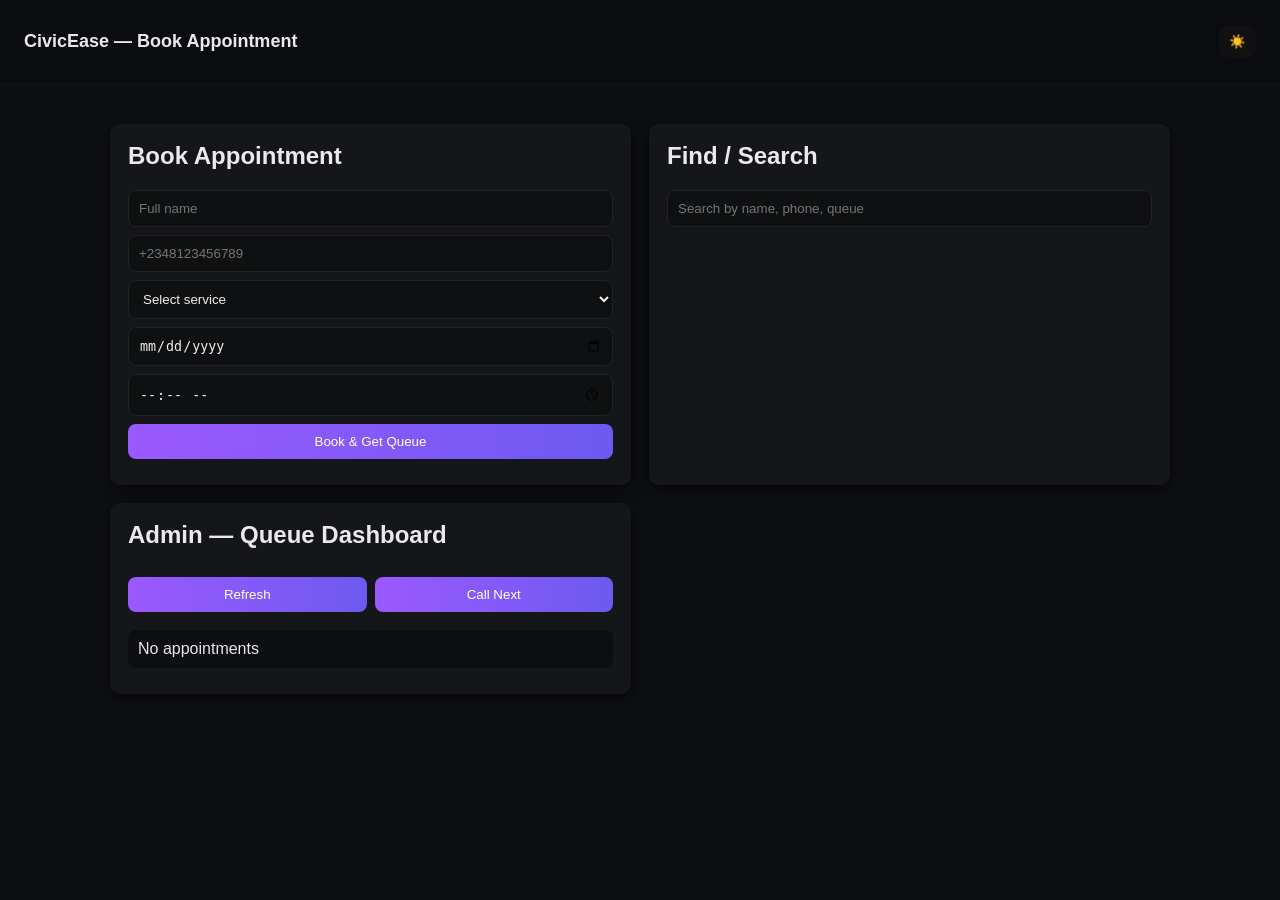
==== index.html @ 46c37c02 "Add files via upload" ====
<!DOCTYPE html>
<html lang="en">
<head>
  <meta charset="utf-8" />
  <meta name="viewport" content="width=device-width,initial-scale=1" />
  <title>CivicEase — Queue & Appointment</title>
  <link rel="stylesheet" href="style.css" />
</head>
<body class="dark">
  <header>
    <h1>CivicEase — Book Appointment</h1>
    <div class="header-actions">
      <button id="themeToggle">☀️</button>
    </div>
  </header>

  <main>
    <section class="card" id="bookingCard">
      <h2>Book Appointment</h2>
      <form id="bookingForm">
        <input id="name" placeholder="Full name" required />
        <input id="phone" placeholder="+2348123456789" required />
        <select id="service" required>
          <option value="">Select service</option>
          <option value="NIN Enrollment">NIN Enrollment</option>
          <option value="Passport">Passport</option>
          <option value="Driver's License">Driver's License</option>
          <option value="Hospital OPD">Hospital OPD</option>
          <option value="Local Govt. Certificate">Local Govt. Certificate</option>
        </select>
        <input id="date" type="date" required />
        <input id="time" type="time" required />
        <button type="submit">Book & Get Queue</button>
      </form>

      <div id="result" class="hidden"></div>
    </section>

    <section class="card" id="searchCard">
      <h2>Find / Search</h2>
      <input id="search" placeholder="Search by name, phone, queue" />
      <ul id="resultsList"></ul>
    </section>

    <section class="card" id="adminCard">
      <h2>Admin — Queue Dashboard</h2>
      <div class="admin-controls">
        <button id="refreshQueue">Refresh</button>
        <button id="callNext">Call Next</button>
      </div>
      <ul id="queueList"></ul>
    </section>
  </main>

  <script src="app.js"></script>
</body>
</html>
---- style.css ----
:root{
  --bg:#0e0f12;
  --card:#15161a;
  --accent:#9b59ff;
  --muted:#bdbdbd;
  --accent-2:#4cd137;
}
*{box-sizing:border-box}
body{
  margin:0; font-family:Inter,Segoe UI,Arial; background:var(--bg); color:#eaeaea;
}
header{
  display:flex; align-items:center; justify-content:space-between;
  padding:18px 24px; background:#0b0c0f; border-bottom:1px solid #111;
}
h1{margin:0; font-size:18px}
.header-actions button{padding:8px 10px;border-radius:8px;border:none;cursor:pointer;background:#111;color:#eee}
main{display:grid; grid-template-columns:1fr 1fr; gap:18px; padding:20px; max-width:1100px; margin:20px auto}
.card{background:var(--card); padding:18px; border-radius:10px; box-shadow:0 4px 14px rgba(0,0,0,0.6)}
.card h2{margin-top:0}
input,select,button{display:block; width:100%; padding:10px; margin:8px 0; border-radius:8px; border:1px solid #222; background:#0f1012; color:#eee}
button{cursor:pointer; background:linear-gradient(90deg,var(--accent),#6d5af0); color:white; border:none}
button:hover{opacity:0.95}
.hidden{display:none}
#result{padding:12px; margin-top:10px; background:#081022; border-radius:8px}
#queueList, #resultsList{list-style:none; padding:0; margin:0}
#queueList li, #resultsList li{padding:10px; border-radius:8px; margin:8px 0; background:#0d0e11; display:flex; justify-content:space-between; align-items:center}
.admin-controls{display:flex; gap:8px; margin-bottom:10px}
@media(max-width:900px){
  main{grid-template-columns:1fr}
}
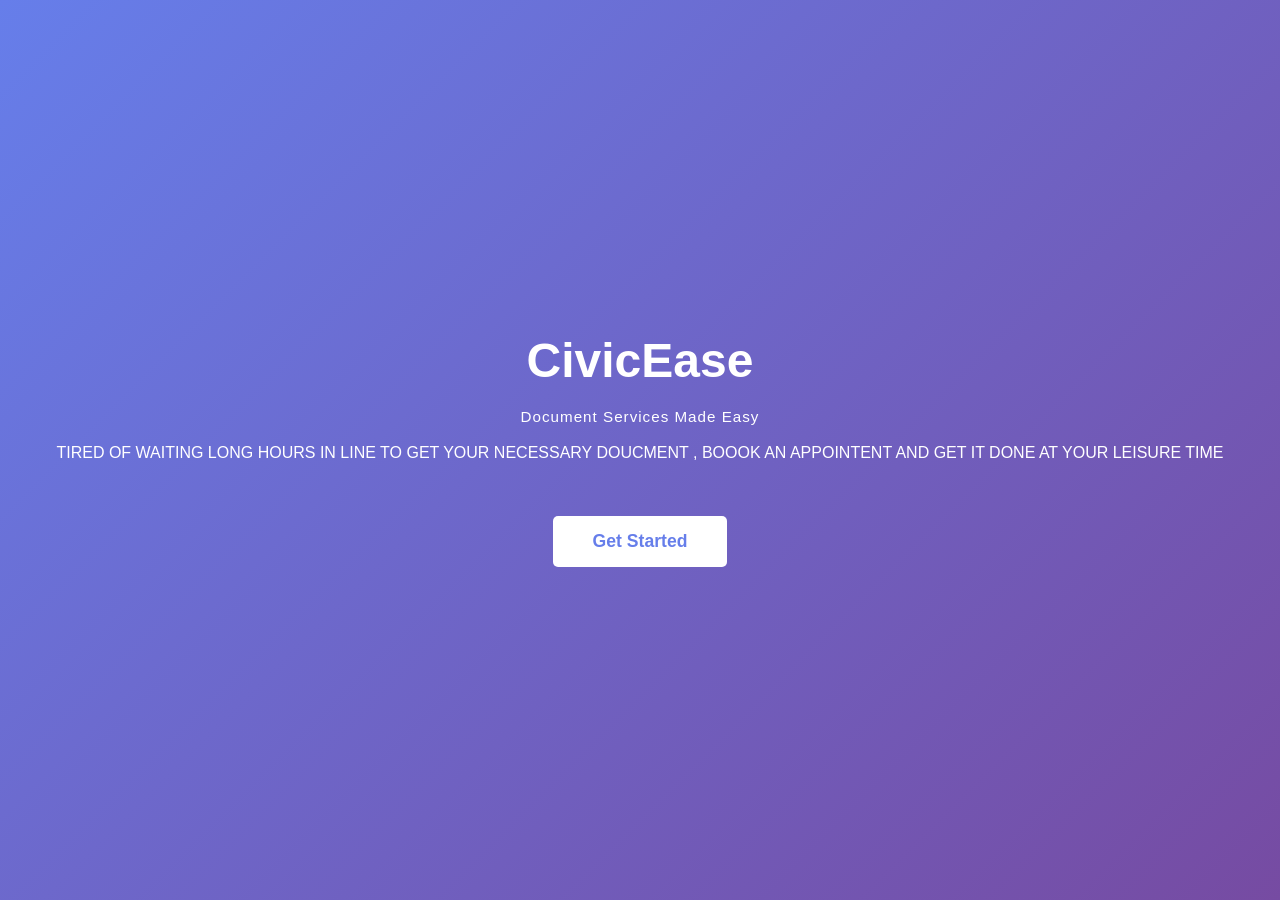
==== commit f93e4739: "new updates" ====
--- a/index.html
+++ b/index.html
@@ -3,55 +3,108 @@
 <head>
   <meta charset="utf-8" />
   <meta name="viewport" content="width=device-width,initial-scale=1" />
-  <title>CivicEase — Queue & Appointment</title>
-  <link rel="stylesheet" href="style.css" />
+  <title>CivicEase — Welcome</title>
+  <style>
+    * {
+      margin: 0;
+      padding: 0;
+      box-sizing: border-box;
+    }
+    
+    body {
+      font-family: -apple-system, BlinkMacSystemFont, "Segoe UI", Roboto, "Helvetica Neue", Arial, sans-serif;
+      display: flex;
+      justify-content: center;
+      align-items: center;
+      min-height: 100vh;
+      background: linear-gradient(135deg, #667eea 0%, #764ba2 100%);
+    }
+    
+    .container {
+      text-align: center;
+      color: white;
+      padding: 40px;
+    }
+    
+    @keyframes slideInLeft {
+      from {
+        opacity: 0;
+        transform: translateX(-100px);
+      }
+      to {
+        opacity: 1;
+        transform: translateX(0);
+      }
+    }
+    
+    @keyframes slideInUp {
+      from {
+        opacity: 0;
+        transform: translateY(50px);
+      }
+      to {
+        opacity: 1;
+        transform: translateY(0);
+      }
+    }
+    
+    @keyframes flicker {
+      0%, 19%, 21%, 23%, 25%, 54%, 56%, 100% {
+        opacity: 1;
+      }
+      20%, 24%, 55% {
+        opacity: 0.5;
+      }
+    }
+    
+    h1 {
+      font-size: 3em;
+      margin-bottom: 20px;
+      animation: slideInLeft 0.8s ease-out;
+    }
+    
+    p {
+      font-size: 0.95em;
+      margin-bottom: 15px;
+      opacity: 0.9;
+      animation: slideInLeft 0.8s ease-out 0.2s both;
+      letter-spacing: 1px;
+      font-weight: 300;
+    }
+    
+    .tagline {
+      font-size: 1em;
+      margin-bottom: 50px;
+      opacity: 0.9;
+      line-height: 1.6;
+      animation: slideInLeft 0.8s ease-out 0.4s both;
+    }
+    
+    a {
+      display: inline-block;
+      padding: 15px 40px;
+      background: white;
+      color: #667eea;
+      text-decoration: none;
+      border-radius: 5px;
+      font-weight: bold;
+      font-size: 1.1em;
+      transition: transform 0.3s, box-shadow 0.3s;
+      animation: slideInLeft 0.8s ease-out 0.6s both;
+    }
+    
+    a:hover {
+      transform: translateY(-3px);
+      box-shadow: 0 10px 25px rgba(0, 0, 0, 0.2);
+    }
+  </style>
 </head>
-<body class="dark">
-  <header>
-    <h1>CivicEase — Book Appointment</h1>
-    <div class="header-actions">
-      <button id="themeToggle">☀️</button>
-    </div>
-  </header>
-
-  <main>
-    <section class="card" id="bookingCard">
-      <h2>Book Appointment</h2>
-      <form id="bookingForm">
-        <input id="name" placeholder="Full name" required />
-        <input id="phone" placeholder="+2348123456789" required />
-        <select id="service" required>
-          <option value="">Select service</option>
-          <option value="NIN Enrollment">NIN Enrollment</option>
-          <option value="Passport">Passport</option>
-          <option value="Driver's License">Driver's License</option>
-          <option value="Hospital OPD">Hospital OPD</option>
-          <option value="Local Govt. Certificate">Local Govt. Certificate</option>
-        </select>
-        <input id="date" type="date" required />
-        <input id="time" type="time" required />
-        <button type="submit">Book & Get Queue</button>
-      </form>
-
-      <div id="result" class="hidden"></div>
-    </section>
-
-    <section class="card" id="searchCard">
-      <h2>Find / Search</h2>
-      <input id="search" placeholder="Search by name, phone, queue" />
-      <ul id="resultsList"></ul>
-    </section>
-
-    <section class="card" id="adminCard">
-      <h2>Admin — Queue Dashboard</h2>
-      <div class="admin-controls">
-        <button id="refreshQueue">Refresh</button>
-        <button id="callNext">Call Next</button>
-      </div>
-      <ul id="queueList"></ul>
-    </section>
-  </main>
-
-  <script src="app.js"></script>
+<body>
+  <div class="container">
+    <h1>CivicEase</h1>
+    <p>Document Services Made Easy</p>
+    <div class="tagline">TIRED OF WAITING LONG HOURS IN LINE TO GET YOUR NECESSARY DOUCMENT , BOOOK AN APPOINTENT AND GET IT DONE AT YOUR LEISURE TIME</div>
+    <a href="main.html">Get Started</a>
+  </div>
 </body>
 </html>
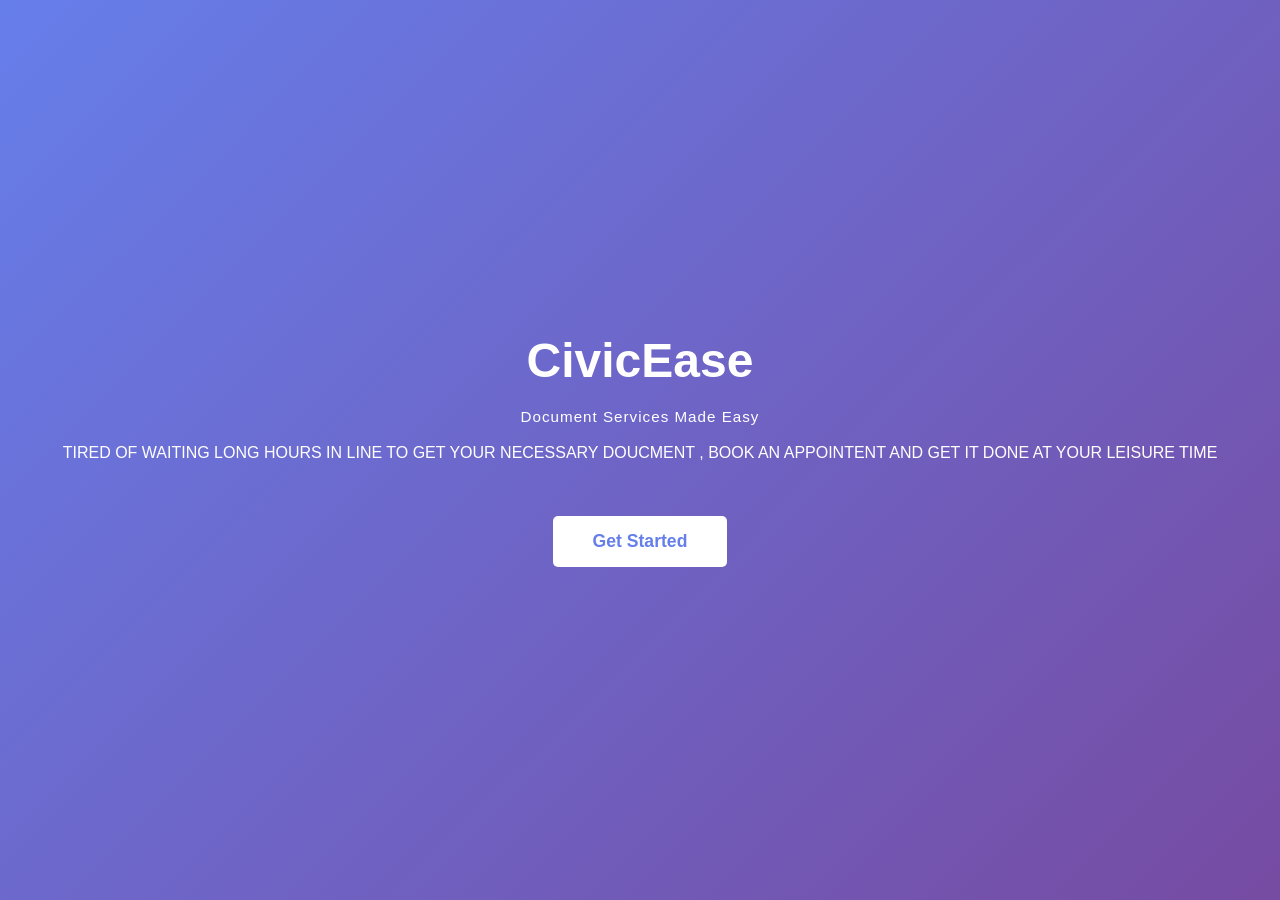
==== commit 084f8096: "more updates" ====
--- a/index.html
+++ b/index.html
@@ -103,7 +103,7 @@
   <div class="container">
     <h1>CivicEase</h1>
     <p>Document Services Made Easy</p>
-    <div class="tagline">TIRED OF WAITING LONG HOURS IN LINE TO GET YOUR NECESSARY DOUCMENT , BOOOK AN APPOINTENT AND GET IT DONE AT YOUR LEISURE TIME</div>
+    <div class="tagline">TIRED OF WAITING LONG HOURS IN LINE TO GET YOUR NECESSARY DOUCMENT , BOOK AN APPOINTENT AND GET IT DONE AT YOUR LEISURE TIME</div>
     <a href="main.html">Get Started</a>
   </div>
 </body>
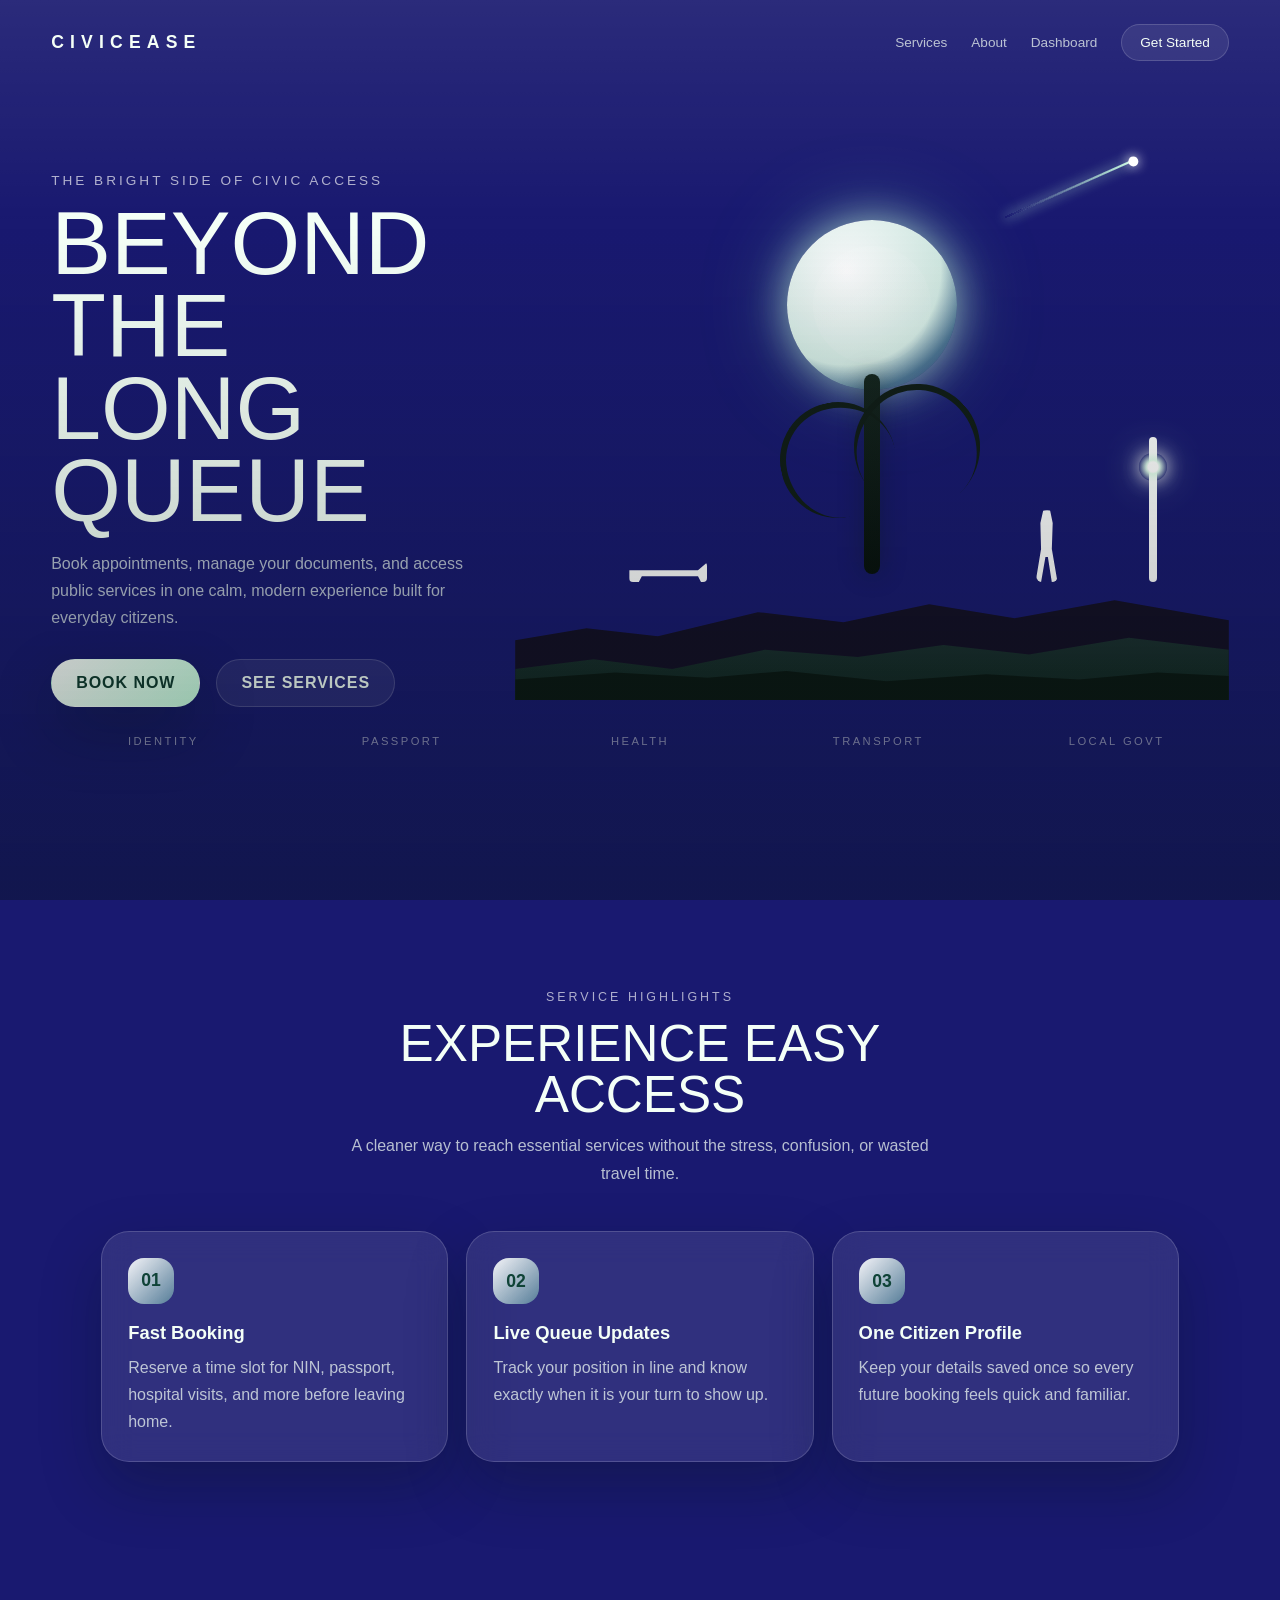
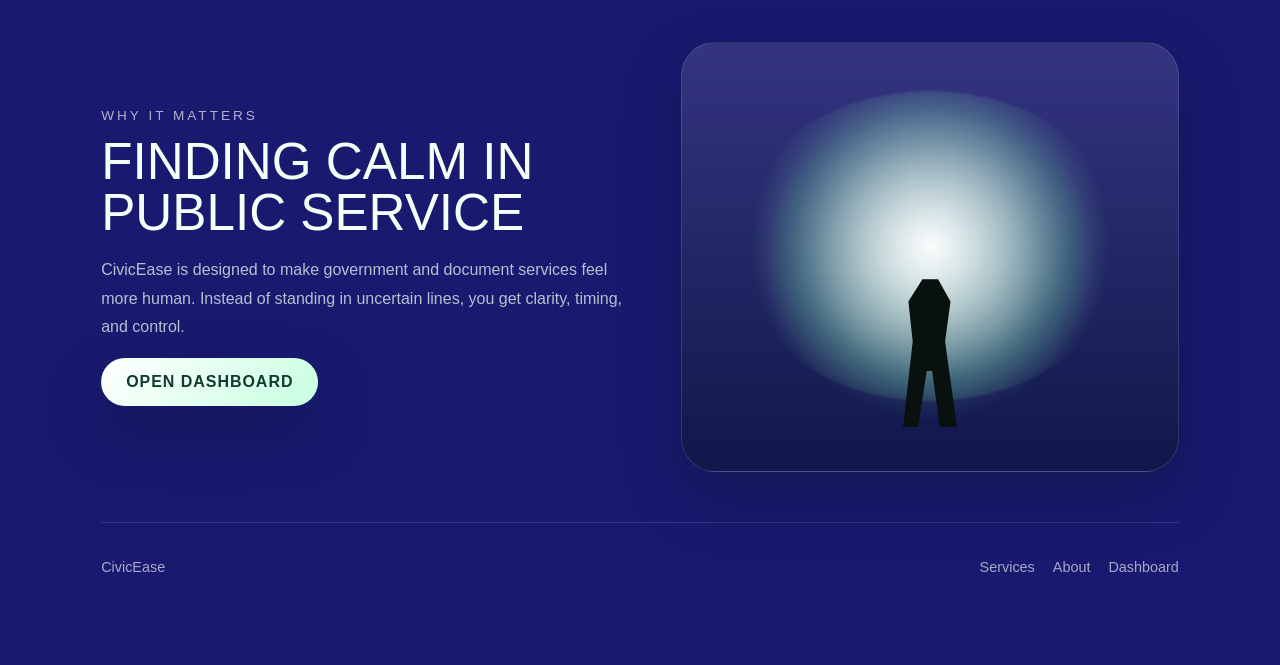
==== commit 063ad08c: "landing page" ====
--- a/index.html
+++ b/index.html
@@ -1,110 +1,686 @@
-<!DOCTYPE html>
-<html lang="en">
-<head>
-  <meta charset="utf-8" />
-  <meta name="viewport" content="width=device-width,initial-scale=1" />
-  <title>CivicEase — Welcome</title>
-  <style>
-    * {
-      margin: 0;
-      padding: 0;
-      box-sizing: border-box;
-    }
-    
-    body {
-      font-family: -apple-system, BlinkMacSystemFont, "Segoe UI", Roboto, "Helvetica Neue", Arial, sans-serif;
-      display: flex;
-      justify-content: center;
-      align-items: center;
-      min-height: 100vh;
-      background: linear-gradient(135deg, #667eea 0%, #764ba2 100%);
-    }
-    
-    .container {
-      text-align: center;
-      color: white;
-      padding: 40px;
-    }
-    
-    @keyframes slideInLeft {
-      from {
-        opacity: 0;
-        transform: translateX(-100px);
-      }
-      to {
-        opacity: 1;
-        transform: translateX(0);
-      }
-    }
-    
-    @keyframes slideInUp {
-      from {
-        opacity: 0;
-        transform: translateY(50px);
-      }
-      to {
-        opacity: 1;
-        transform: translateY(0);
-      }
-    }
-    
-    @keyframes flicker {
-      0%, 19%, 21%, 23%, 25%, 54%, 56%, 100% {
-        opacity: 1;
-      }
-      20%, 24%, 55% {
-        opacity: 0.5;
-      }
-    }
-    
-    h1 {
-      font-size: 3em;
-      margin-bottom: 20px;
-      animation: slideInLeft 0.8s ease-out;
-    }
-    
-    p {
-      font-size: 0.95em;
-      margin-bottom: 15px;
-      opacity: 0.9;
-      animation: slideInLeft 0.8s ease-out 0.2s both;
-      letter-spacing: 1px;
-      font-weight: 300;
-    }
-    
-    .tagline {
-      font-size: 1em;
-      margin-bottom: 50px;
-      opacity: 0.9;
-      line-height: 1.6;
-      animation: slideInLeft 0.8s ease-out 0.4s both;
-    }
-    
-    a {
-      display: inline-block;
-      padding: 15px 40px;
-      background: white;
-      color: #667eea;
-      text-decoration: none;
-      border-radius: 5px;
-      font-weight: bold;
-      font-size: 1.1em;
-      transition: transform 0.3s, box-shadow 0.3s;
-      animation: slideInLeft 0.8s ease-out 0.6s both;
-    }
-    
-    a:hover {
-      transform: translateY(-3px);
-      box-shadow: 0 10px 25px rgba(0, 0, 0, 0.2);
-    }
-  </style>
-</head>
-<body>
-  <div class="container">
-    <h1>CivicEase</h1>
-    <p>Document Services Made Easy</p>
-    <div class="tagline">TIRED OF WAITING LONG HOURS IN LINE TO GET YOUR NECESSARY DOUCMENT , BOOK AN APPOINTENT AND GET IT DONE AT YOUR LEISURE TIME</div>
-    <a href="main.html">Get Started</a>
-  </div>
-</body>
-</html>
+<!DOCTYPE html>
+<html lang="en">
+<head>
+  <meta charset="utf-8" />
+  <meta name="viewport" content="width=device-width, initial-scale=1" />
+  <title>CivicEase | Welcome</title>
+  <style>
+    :root {
+      --bg-top: #f6fff8;
+      --bg-mid: #dff8e6;
+      --bg-deep: #0f4337;
+      --bg-night: #0a241d;
+      --mint: #8df0bf;
+      --mint-soft: #c8ffe1;
+      --text: #f4fff7;
+      --muted: rgba(244, 255, 247, 0.72);
+      --card: rgba(255, 255, 255, 0.1);
+      --border: rgba(255, 255, 255, 0.16);
+      --shadow: 0 25px 60px rgba(6, 21, 17, 0.28);
+    }
+
+    * {
+      box-sizing: border-box;
+      margin: 0;
+      padding: 0;
+    }
+
+    body {
+      min-height: 100vh;
+      font-family: "Trebuchet MS", "Segoe UI", sans-serif;
+      color: var(--text);
+      background:
+        radial-gradient(circle at 20% 12%, rgba(255, 255, 255, 0.95), transparent 18%),
+        radial-gradient(circle at 70% 20%, rgba(141, 240, 191, 0.36), transparent 24%),
+        linear-gradient(180deg, var(--bg-top) 0%, var(--bg-mid) 28%, #4eb881 55%, var(--bg-deep) 78%, var(--bg-night) 100%);
+      overflow-x: hidden;
+    }
+
+    body::before,
+    body::after {
+      content: "";
+      position: fixed;
+      inset: 0;
+      pointer-events: none;
+    }
+
+    body::before {
+      background-image:
+        radial-gradient(circle, rgba(255, 255, 255, 0.8) 0 1px, transparent 1.5px),
+        radial-gradient(circle, rgba(200, 255, 225, 0.55) 0 1px, transparent 1.5px);
+      background-size: 160px 160px, 220px 220px;
+      background-position: 0 0, 40px 70px;
+      opacity: 0.4;
+    }
+
+    body::after {
+      background: linear-gradient(180deg, rgba(255, 255, 255, 0.08), transparent 25%, rgba(5, 18, 15, 0.35) 100%);
+    }
+
+    .page-shell {
+      position: relative;
+      isolation: isolate;
+    }
+
+    .hero {
+      position: relative;
+      min-height: 100vh;
+      padding: 24px clamp(20px, 4vw, 52px) 140px;
+      overflow: hidden;
+    }
+
+    .topbar {
+      display: flex;
+      align-items: center;
+      justify-content: space-between;
+      gap: 20px;
+      margin: 0 auto 72px;
+      max-width: 1180px;
+    }
+
+    .brand {
+      font-size: 1.1rem;
+      letter-spacing: 0.35em;
+      font-weight: 700;
+    }
+
+    .nav {
+      display: flex;
+      align-items: center;
+      gap: 24px;
+      font-size: 0.85rem;
+    }
+
+    .nav a {
+      color: var(--muted);
+      text-decoration: none;
+    }
+
+    .nav .cta-link {
+      padding: 10px 18px;
+      border: 1px solid var(--border);
+      border-radius: 999px;
+      background: rgba(255, 255, 255, 0.08);
+      color: var(--text);
+    }
+
+    .hero-inner {
+      position: relative;
+      z-index: 2;
+      display: grid;
+      grid-template-columns: minmax(280px, 440px) 1fr;
+      gap: 24px;
+      max-width: 1180px;
+      margin: 0 auto;
+      align-items: center;
+    }
+
+    .hero-copy {
+      padding-top: 40px;
+    }
+
+    .eyebrow {
+      font-size: 0.85rem;
+      text-transform: uppercase;
+      letter-spacing: 0.22em;
+      color: rgba(255, 255, 255, 0.66);
+      margin-bottom: 14px;
+    }
+
+    h1 {
+      font-size: clamp(3rem, 7vw, 5.6rem);
+      line-height: 0.92;
+      font-weight: 500;
+      margin-bottom: 18px;
+      text-transform: uppercase;
+    }
+
+    .hero-copy p {
+      max-width: 420px;
+      color: var(--muted);
+      line-height: 1.7;
+      margin-bottom: 28px;
+    }
+
+    .hero-actions {
+      display: flex;
+      align-items: center;
+      gap: 16px;
+      flex-wrap: wrap;
+    }
+
+    .button {
+      display: inline-flex;
+      align-items: center;
+      justify-content: center;
+      padding: 14px 24px;
+      border-radius: 999px;
+      text-decoration: none;
+      font-weight: 700;
+      letter-spacing: 0.06em;
+      text-transform: uppercase;
+      border: 1px solid transparent;
+    }
+
+    .button-primary {
+      background: linear-gradient(135deg, #ffffff, var(--mint-soft));
+      color: #103c30;
+      box-shadow: var(--shadow);
+    }
+
+    .button-secondary {
+      background: rgba(255, 255, 255, 0.08);
+      border-color: var(--border);
+      color: var(--text);
+    }
+
+    .hero-scene {
+      position: relative;
+      min-height: 560px;
+    }
+
+    .moon {
+      position: absolute;
+      top: 80px;
+      left: 50%;
+      width: 170px;
+      height: 170px;
+      border-radius: 50%;
+      transform: translateX(-50%);
+      background:
+        radial-gradient(circle at 35% 30%, rgba(255, 255, 255, 0.98), rgba(229, 255, 238, 0.9) 58%, rgba(147, 242, 194, 0.42) 75%, rgba(147, 242, 194, 0.08) 100%);
+      box-shadow: 0 0 40px rgba(207, 255, 228, 0.65), 0 0 90px rgba(118, 226, 173, 0.3);
+    }
+
+    .moon::before {
+      content: "";
+      position: absolute;
+      inset: 26px;
+      border-radius: 50%;
+      background: radial-gradient(circle at 40% 40%, rgba(255, 255, 255, 0.16), rgba(255, 255, 255, 0.02));
+    }
+
+    .shooting-star {
+      position: absolute;
+      top: 48px;
+      right: 90px;
+      width: 140px;
+      height: 2px;
+      background: linear-gradient(90deg, rgba(255, 255, 255, 0), rgba(200, 255, 225, 1));
+      transform: rotate(-24deg);
+      box-shadow: 0 0 12px rgba(200, 255, 225, 0.95);
+    }
+
+    .shooting-star::after {
+      content: "";
+      position: absolute;
+      right: -5px;
+      top: -3px;
+      width: 10px;
+      height: 10px;
+      border-radius: 50%;
+      background: #ffffff;
+      box-shadow: 0 0 12px #ffffff;
+    }
+
+    .tree {
+      position: absolute;
+      left: 50%;
+      bottom: 126px;
+      width: 16px;
+      height: 200px;
+      background: linear-gradient(180deg, #15251f, #08110d);
+      transform: translateX(-50%);
+      border-radius: 10px;
+      box-shadow: 0 0 25px rgba(12, 26, 21, 0.4);
+    }
+
+    .tree::before,
+    .tree::after {
+      content: "";
+      position: absolute;
+      inset: auto;
+      background: transparent;
+      border-radius: 999px;
+      border-top: 6px solid #111d18;
+      border-left: 6px solid #111d18;
+    }
+
+    .tree::before {
+      width: 110px;
+      height: 110px;
+      left: -84px;
+      top: 28px;
+      transform: rotate(-12deg);
+    }
+
+    .tree::after {
+      width: 120px;
+      height: 120px;
+      left: -10px;
+      top: 10px;
+      transform: rotate(48deg);
+    }
+
+    .person,
+    .lamp,
+    .bench {
+      position: absolute;
+      bottom: 118px;
+      background: #08110d;
+      z-index: 2;
+    }
+
+    .person {
+      right: 24%;
+      width: 22px;
+      height: 72px;
+      border-radius: 14px 14px 8px 8px;
+      clip-path: polygon(35% 0, 66% 0, 78% 18%, 74% 54%, 100% 100%, 74% 100%, 56% 65%, 45% 65%, 25% 100%, 0 100%, 25% 54%, 22% 18%);
+    }
+
+    .lamp {
+      right: 10%;
+      width: 8px;
+      height: 145px;
+      border-radius: 999px;
+    }
+
+    .lamp::before {
+      content: "";
+      position: absolute;
+      top: 16px;
+      left: 50%;
+      width: 28px;
+      height: 28px;
+      transform: translateX(-50%);
+      border-radius: 50%;
+      background: radial-gradient(circle, rgba(255, 255, 255, 1) 0 25%, rgba(226, 255, 236, 0.94) 35%, rgba(226, 255, 236, 0.14) 72%, transparent 100%);
+      box-shadow: 0 0 18px rgba(255, 255, 255, 0.9), 0 0 40px rgba(200, 255, 225, 0.45);
+    }
+
+    .bench {
+      left: 16%;
+      width: 78px;
+      height: 20px;
+      border-radius: 4px;
+      clip-path: polygon(0 40%, 88% 40%, 100% 0, 100% 100%, 92% 100%, 88% 70%, 16% 70%, 12% 100%, 0 100%);
+    }
+
+    .hill {
+      position: absolute;
+      left: 0;
+      right: 0;
+      bottom: 0;
+      z-index: 1;
+      height: 200px;
+      background: #140f26;
+      clip-path: polygon(0 70%, 10% 64%, 20% 68%, 34% 56%, 46% 61%, 58% 52%, 70% 59%, 84% 50%, 100% 60%, 100% 100%, 0 100%);
+    }
+
+    .hill::before,
+    .hill::after {
+      content: "";
+      position: absolute;
+      left: 0;
+      right: 0;
+      bottom: 0;
+    }
+
+    .hill::before {
+      height: 120px;
+      background: linear-gradient(180deg, rgba(117, 248, 179, 0.18), rgba(17, 40, 32, 0.9));
+      clip-path: polygon(0 74%, 11% 66%, 22% 74%, 35% 58%, 48% 64%, 60% 54%, 72% 62%, 86% 48%, 100% 58%, 100% 100%, 0 100%);
+    }
+
+    .hill::after {
+      height: 86px;
+      background: #0b1713;
+      clip-path: polygon(0 76%, 14% 68%, 27% 74%, 38% 66%, 52% 78%, 66% 70%, 79% 76%, 90% 68%, 100% 72%, 100% 100%, 0 100%);
+    }
+
+    .partner-row {
+      position: relative;
+      z-index: 3;
+      max-width: 1180px;
+      margin: 28px auto 0;
+      display: grid;
+      grid-template-columns: repeat(5, minmax(0, 1fr));
+      gap: 14px;
+      color: rgba(255, 255, 255, 0.52);
+      text-transform: uppercase;
+      letter-spacing: 0.22em;
+      font-size: 0.7rem;
+      text-align: center;
+    }
+
+    .section {
+      max-width: 1180px;
+      margin: 0 auto;
+      padding: 90px clamp(20px, 4vw, 52px);
+    }
+
+    .section-title {
+      max-width: 620px;
+      margin: 0 auto 44px;
+      text-align: center;
+    }
+
+    .section-title span {
+      display: block;
+      margin-bottom: 14px;
+      letter-spacing: 0.24em;
+      text-transform: uppercase;
+      color: rgba(255, 255, 255, 0.65);
+      font-size: 0.78rem;
+    }
+
+    .section-title h2 {
+      font-size: clamp(2rem, 4vw, 3.4rem);
+      line-height: 1;
+      margin-bottom: 12px;
+      text-transform: uppercase;
+      font-weight: 500;
+    }
+
+    .section-title p {
+      color: var(--muted);
+      line-height: 1.7;
+    }
+
+    .feature-grid {
+      display: grid;
+      grid-template-columns: repeat(3, minmax(0, 1fr));
+      gap: 18px;
+    }
+
+    .feature-card {
+      padding: 26px;
+      border: 1px solid var(--border);
+      border-radius: 28px;
+      background: var(--card);
+      backdrop-filter: blur(16px);
+      box-shadow: var(--shadow);
+    }
+
+    .feature-card strong {
+      display: inline-grid;
+      place-items: center;
+      width: 46px;
+      height: 46px;
+      border-radius: 16px;
+      margin-bottom: 18px;
+      background: linear-gradient(135deg, rgba(255, 255, 255, 0.95), rgba(141, 240, 191, 0.4));
+      color: #0f4337;
+      font-size: 1.1rem;
+    }
+
+    .feature-card h3 {
+      font-size: 1.15rem;
+      margin-bottom: 10px;
+    }
+
+    .feature-card p {
+      color: var(--muted);
+      line-height: 1.7;
+    }
+
+    .story-row {
+      display: grid;
+      grid-template-columns: 1.05fr 0.95fr;
+      gap: 30px;
+      align-items: center;
+    }
+
+    .story-copy h2 {
+      font-size: clamp(2.2rem, 4vw, 4rem);
+      line-height: 0.98;
+      text-transform: uppercase;
+      margin-bottom: 18px;
+      font-weight: 500;
+    }
+
+    .story-copy p {
+      color: var(--muted);
+      line-height: 1.8;
+      margin-bottom: 16px;
+      max-width: 540px;
+    }
+
+    .story-art {
+      position: relative;
+      min-height: 430px;
+      border-radius: 34px;
+      border: 1px solid rgba(255, 255, 255, 0.12);
+      background:
+        radial-gradient(circle at center, rgba(205, 255, 229, 0.62), rgba(109, 223, 164, 0.16) 36%, transparent 50%),
+        linear-gradient(180deg, rgba(255, 255, 255, 0.12), rgba(6, 22, 17, 0.4));
+      box-shadow: var(--shadow);
+      overflow: hidden;
+    }
+
+    .story-art::before {
+      content: "";
+      position: absolute;
+      inset: 48px 52px 70px;
+      border-radius: 50%;
+      background: radial-gradient(circle, rgba(255, 255, 255, 0.96), rgba(141, 240, 191, 0.24) 55%, transparent 72%);
+      filter: blur(1px);
+    }
+
+    .story-art::after {
+      content: "";
+      position: absolute;
+      left: 50%;
+      bottom: 44px;
+      width: 54px;
+      height: 148px;
+      transform: translateX(-50%);
+      background: #08110d;
+      clip-path: polygon(36% 0, 65% 0, 88% 15%, 78% 42%, 100% 100%, 68% 100%, 54% 62%, 44% 62%, 28% 100%, 0 100%, 18% 42%, 10% 15%);
+    }
+
+    .footer-glow {
+      margin-top: 50px;
+      padding-top: 36px;
+      border-top: 1px solid rgba(255, 255, 255, 0.12);
+      display: flex;
+      align-items: center;
+      justify-content: space-between;
+      gap: 20px;
+      color: rgba(255, 255, 255, 0.62);
+      font-size: 0.9rem;
+    }
+
+    .footer-glow nav {
+      display: flex;
+      gap: 18px;
+      flex-wrap: wrap;
+    }
+
+    .footer-glow a {
+      color: inherit;
+      text-decoration: none;
+    }
+
+    @media (max-width: 920px) {
+      .hero-inner,
+      .story-row,
+      .feature-grid {
+        grid-template-columns: 1fr;
+      }
+
+      .hero {
+        padding-bottom: 120px;
+      }
+
+      .hero-copy {
+        padding-top: 0;
+      }
+
+      .hero-scene {
+        min-height: 460px;
+      }
+
+      .partner-row {
+        grid-template-columns: repeat(2, minmax(0, 1fr));
+      }
+    }
+
+    @media (max-width: 640px) {
+      .topbar {
+        flex-direction: column;
+        align-items: flex-start;
+        margin-bottom: 40px;
+      }
+
+      .nav {
+        flex-wrap: wrap;
+        gap: 14px;
+      }
+
+      h1 {
+        max-width: 280px;
+      }
+
+      .hero-scene {
+        min-height: 380px;
+      }
+
+      .moon {
+        width: 130px;
+        height: 130px;
+        top: 72px;
+      }
+
+      .shooting-star {
+        right: 30px;
+        width: 90px;
+      }
+
+      .tree {
+        height: 155px;
+        bottom: 110px;
+      }
+
+      .person,
+      .bench,
+      .lamp {
+        bottom: 104px;
+      }
+
+      .section {
+        padding-top: 72px;
+        padding-bottom: 72px;
+      }
+
+      .footer-glow {
+        flex-direction: column;
+        align-items: flex-start;
+      }
+    }
+  </style>
+</head>
+<body>
+  <main class="page-shell" style="background-color: midnightblue;">
+    <section class="hero">
+      <header class="topbar">
+        <div class="brand">CIVICEASE</div>
+        <nav class="nav" aria-label="Main navigation">
+          <a href="#services">Services</a>
+          <a href="#story">About</a>
+          <a href="dashboard.html">Dashboard</a>
+          <a class="cta-link" href="dashboard.html">Get Started</a>
+        </nav>
+      </header>
+
+      <div class="hero-inner"  style= "background-color: ;">
+        <div class="hero-copy">
+          <div class="eyebrow">The Bright Side of Civic Access</div>
+          <h1>Beyond The Long Queue</h1>
+          <p>
+            Book appointments, manage your documents, and access public services in one calm, modern experience built for everyday citizens.
+          </p>
+          <div class="hero-actions">
+            <a class="button button-primary" href="dashboard.html">Book Now</a>
+            <a class="button button-secondary" href="#services">See Services</a>
+          </div>
+        </div>
+
+        <div class="hero-scene" aria-hidden="true" style="background-color: midnightblue" >
+          <div class="shooting-star"></div>
+          <div class="moon"></div>
+          <div class="tree" style="background-color: white;" ></div>
+          <div class="bench" style="background-color: white;"></div>
+          <div class="person" style="background-color: white;"></div>
+          <div class="lamp" style="background-color: white;"></div>
+          <div class="hill"></div>
+        </div>
+      </div>
+
+      <div class="partner-row"  >
+        <span>Identity</span>
+        <span>Passport</span>
+        <span>Health</span>
+        <span>Transport</span>
+        <span>Local Govt</span>
+      </div>
+    </section>
+
+    <section class="section" id="services">
+      <div class="section-title">
+        <span>Service Highlights</span>
+        <h2>Experience Easy Access</h2>
+        <p>
+          A cleaner way to reach essential services without the stress, confusion, or wasted travel time.
+        </p>
+      </div>
+
+      <div class="feature-grid">
+        <article class="feature-card">
+          <strong>01</strong>
+          <h3>Fast Booking</h3>
+          <p>Reserve a time slot for NIN, passport, hospital visits, and more before leaving home.</p>
+        </article>
+        <article class="feature-card">
+          <strong>02</strong>
+          <h3>Live Queue Updates</h3>
+          <p>Track your position in line and know exactly when it is your turn to show up.</p>
+        </article>
+        <article class="feature-card">
+          <strong>03</strong>
+          <h3>One Citizen Profile</h3>
+          <p>Keep your details saved once so every future booking feels quick and familiar.</p>
+        </article>
+      </div>
+    </section>
+
+    <section class="section" id="story">
+      <div class="story-row">
+        <div class="story-copy">
+          <div class="eyebrow">Why It Matters</div>
+          <h2>Finding Calm In Public Service</h2>
+          <p>
+            CivicEase is designed to make government and document services feel more human. Instead of standing in uncertain lines, you get clarity, timing, and control.
+          </p>
+          <!-- <p>
+            The design of this page takes inspiration from your reference image, but uses a green-and-white atmosphere to match the look you asked for.
+          </p> -->
+          <a class="button button-primary" href="dashboard.html">Open Dashboard</a>
+        </div>
+
+        <div class="story-art"></div>
+      </div>
+
+      <div class="footer-glow">
+        <div>CivicEase</div>
+        <nav aria-label="Footer navigation">
+          <a href="#services">Services</a>
+          <a href="#story">About</a>
+          <a href="dashboard.html">Dashboard</a>
+        </nav>
+      </div>
+    </section>
+  </main>
+</body>
+</html>
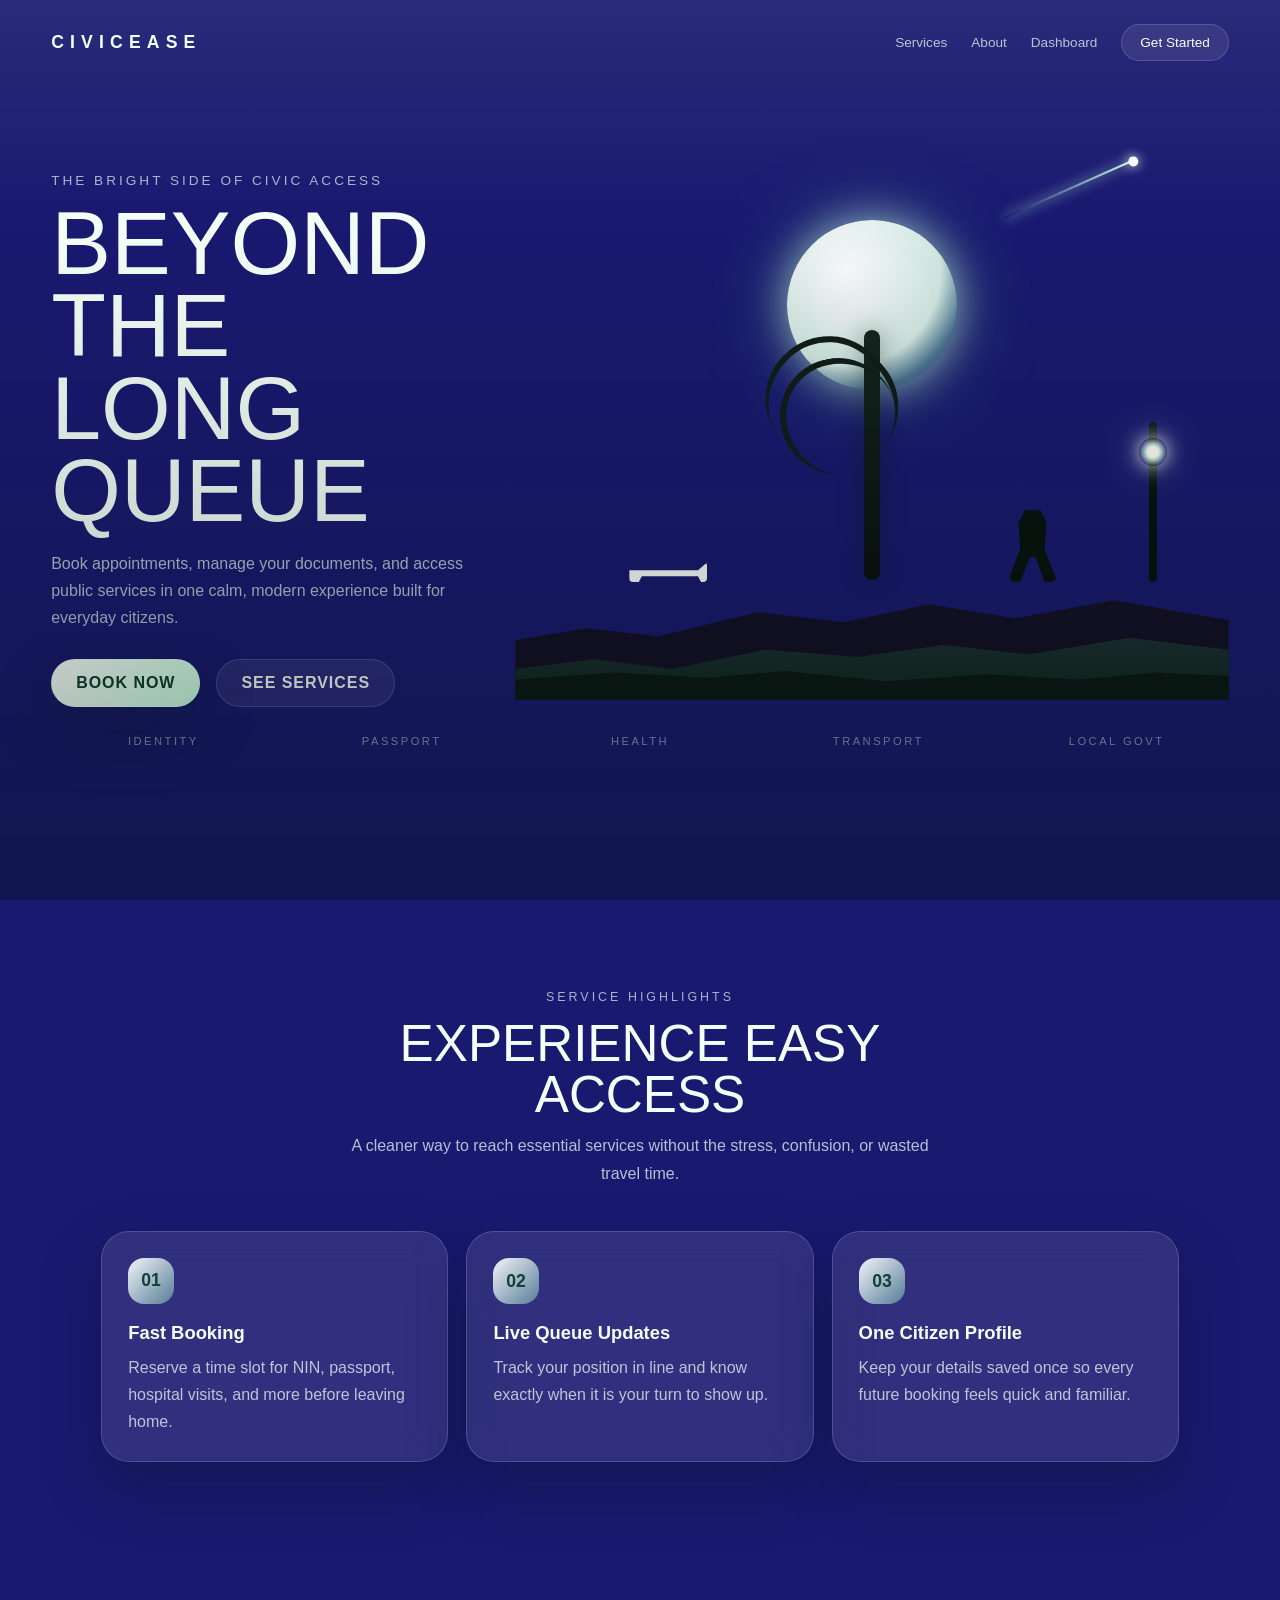
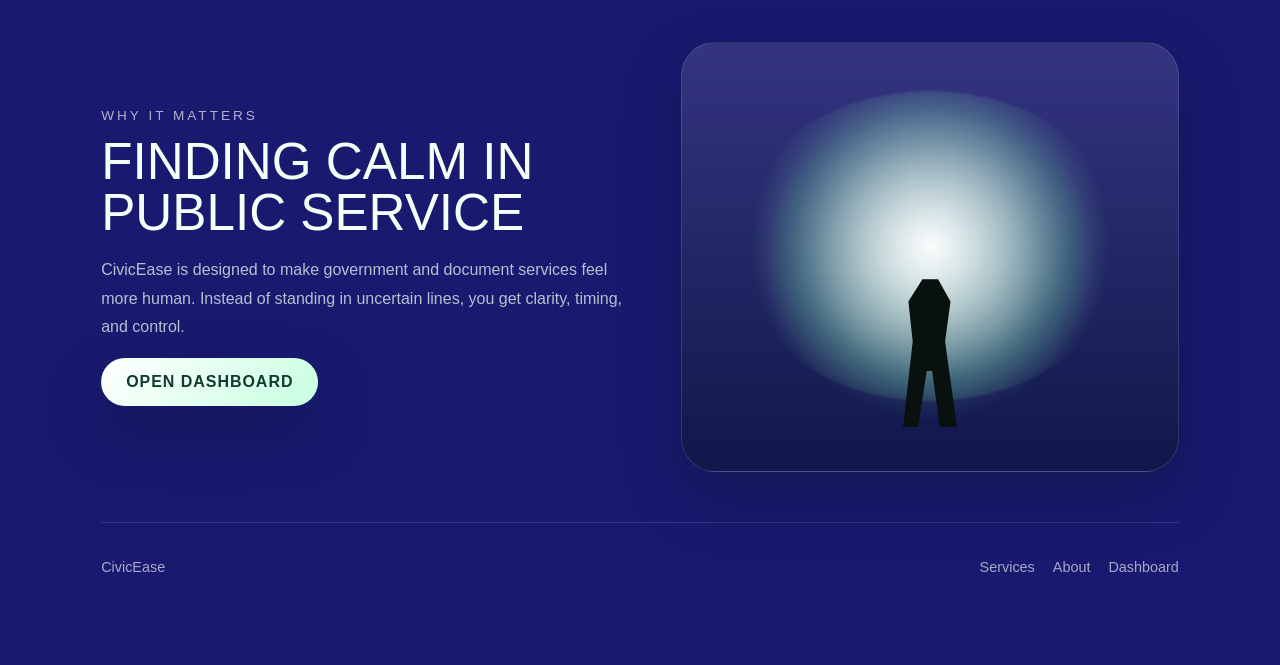
==== commit 0f191b6e: "more" ====
--- a/index.html
+++ b/index.html
@@ -226,9 +226,9 @@
     .tree {
       position: absolute;
       left: 50%;
-      bottom: 126px;
+      bottom: 120px;
       width: 16px;
-      height: 200px;
+      height: 250px;
       background: linear-gradient(180deg, #15251f, #08110d);
       transform: translateX(-50%);
       border-radius: 10px;
@@ -255,9 +255,9 @@
     }
 
     .tree::after {
-      width: 120px;
+      width: 130px;
       height: 120px;
-      left: -10px;
+      left: -100px;
       top: 10px;
       transform: rotate(48deg);
     }
@@ -273,7 +273,7 @@
 
     .person {
       right: 24%;
-      width: 22px;
+      width: 50px;
       height: 72px;
       border-radius: 14px 14px 8px 8px;
       clip-path: polygon(35% 0, 66% 0, 78% 18%, 74% 54%, 100% 100%, 74% 100%, 56% 65%, 45% 65%, 25% 100%, 0 100%, 25% 54%, 22% 18%);
@@ -282,7 +282,7 @@
     .lamp {
       right: 10%;
       width: 8px;
-      height: 145px;
+      height: 160px;
       border-radius: 999px;
     }
 
@@ -594,7 +594,7 @@
         </nav>
       </header>
 
-      <div class="hero-inner"  style= "background-color: ;">
+      <div class="hero-inner"  style= "background-color: none;">
         <div class="hero-copy">
           <div class="eyebrow">The Bright Side of Civic Access</div>
           <h1>Beyond The Long Queue</h1>
@@ -612,8 +612,8 @@
           <div class="moon"></div>
           <div class="tree" style="background-color: white;" ></div>
           <div class="bench" style="background-color: white;"></div>
-          <div class="person" style="background-color: white;"></div>
-          <div class="lamp" style="background-color: white;"></div>
+          <div class="person" style="background-color: silo;"></div>
+          <div class="lamp" ></div>
           <div class="hill"></div>
         </div>
       </div>
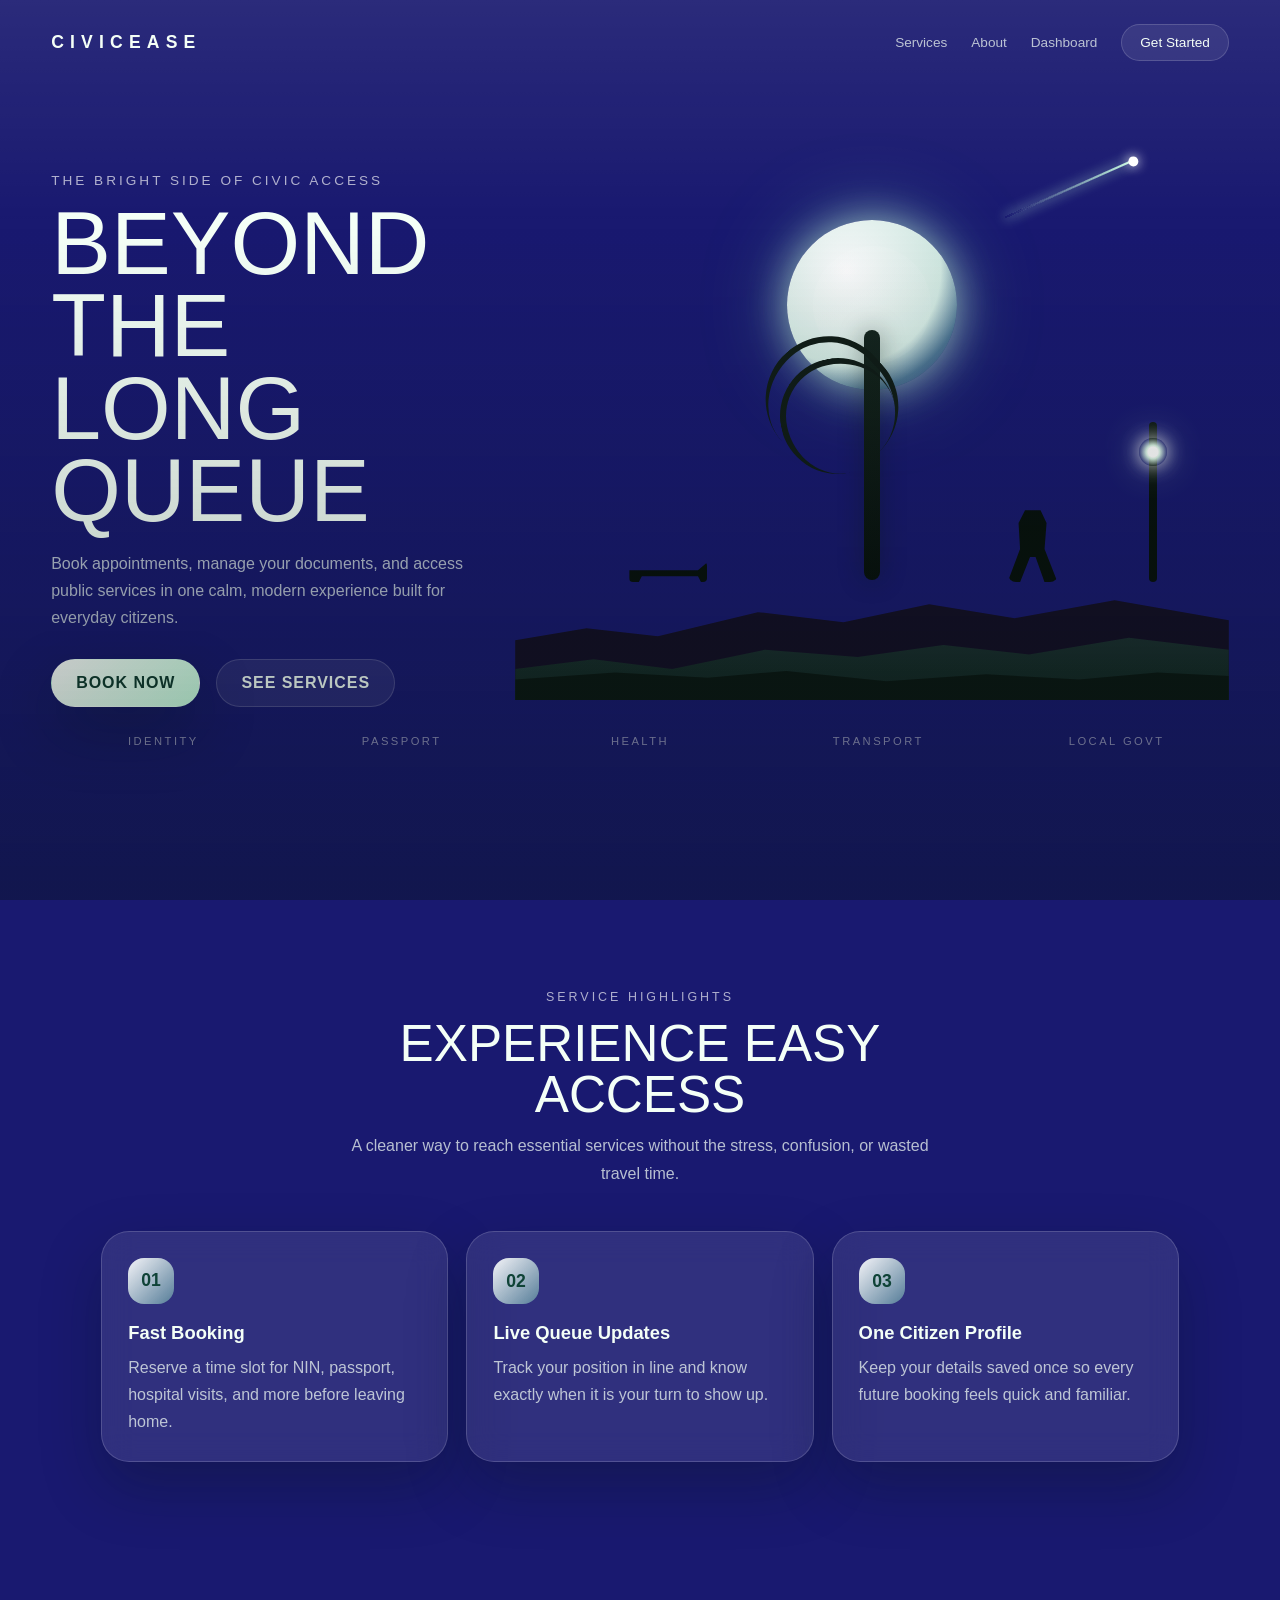
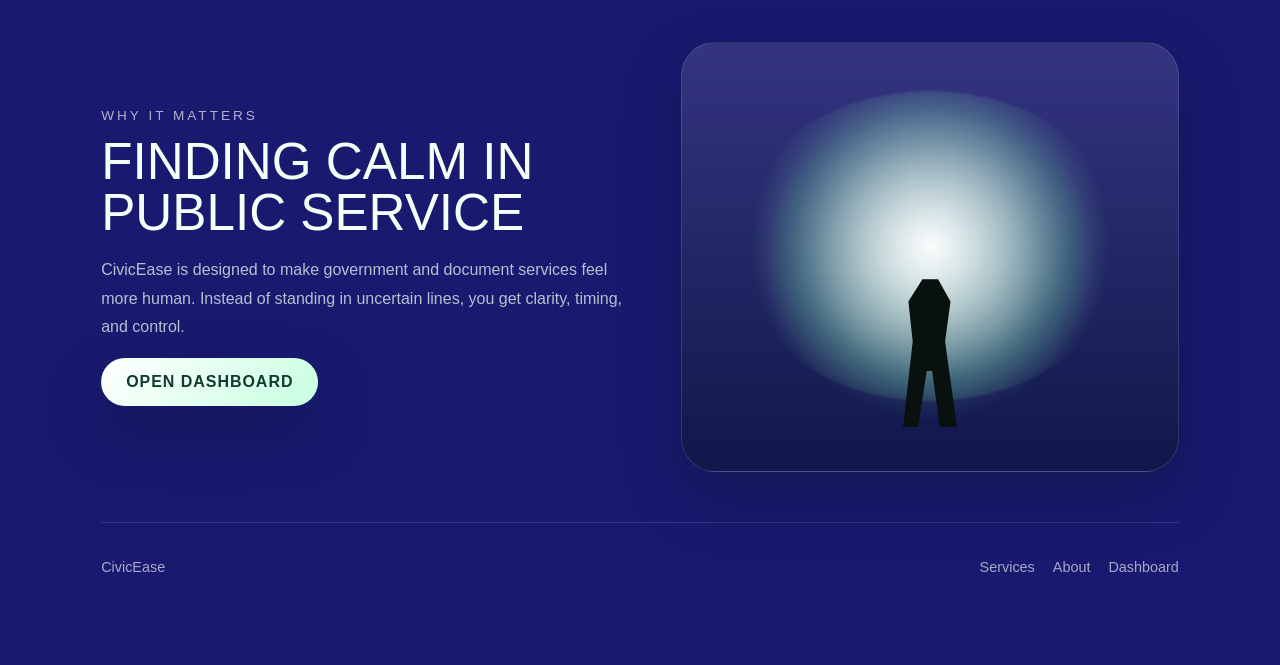
==== commit 095c9f83: "ore" ====
--- a/index.html
+++ b/index.html
@@ -611,7 +611,7 @@
           <div class="shooting-star"></div>
           <div class="moon"></div>
           <div class="tree" style="background-color: white;" ></div>
-          <div class="bench" style="background-color: white;"></div>
+          <div class="bench" style="background-color: ;"></div>
           <div class="person" style="background-color: silo;"></div>
           <div class="lamp" ></div>
           <div class="hill"></div>
